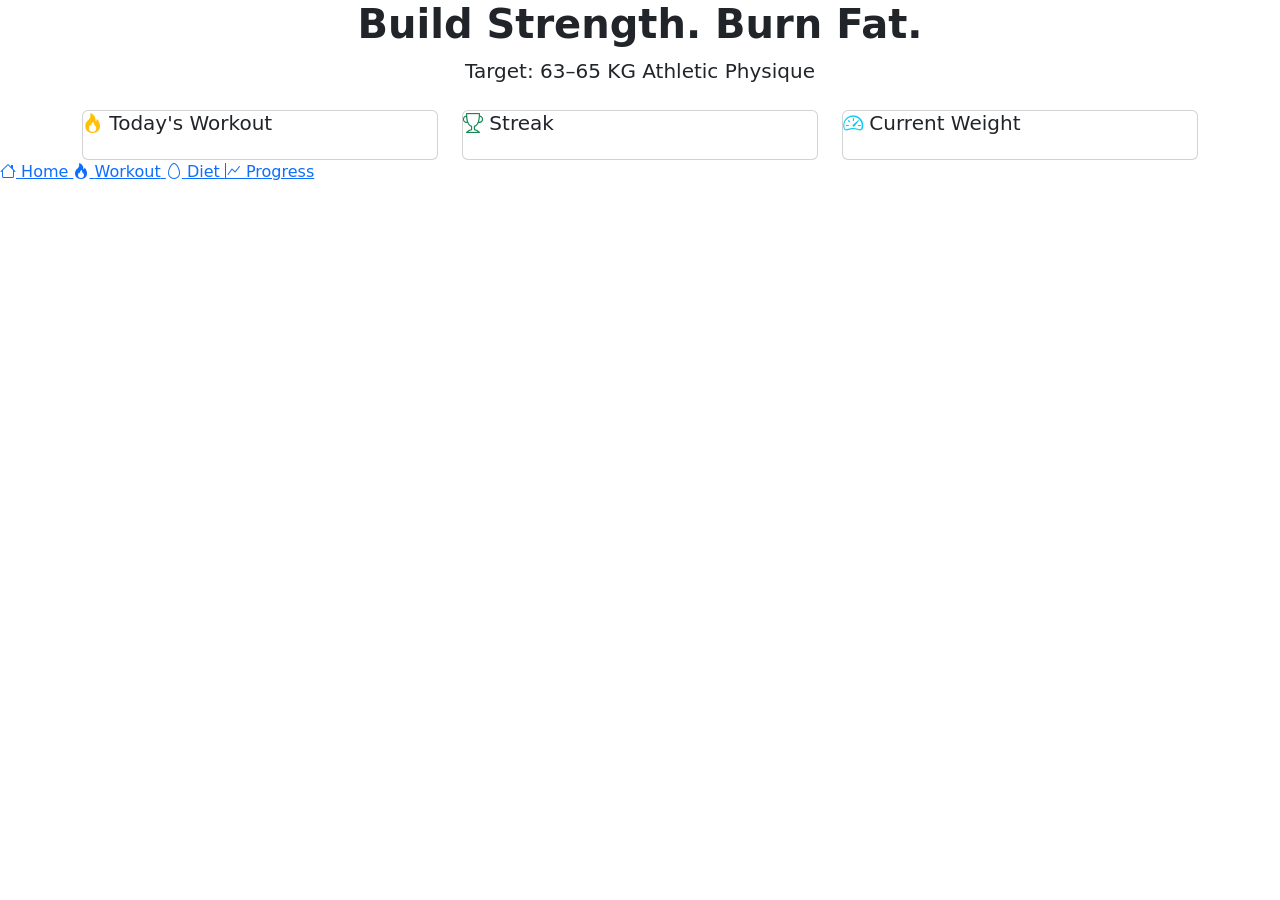
==== index.html @ 2e7a0299 "Add files via upload" ====
<!DOCTYPE html>
<html lang="en">

<head>
    <meta charset="UTF-8">
    <title>Project 63 - Dashboard</title>

    <meta name="viewport" content="width=device-width, initial-scale=1.0">

    <link href="https://cdn.jsdelivr.net/npm/bootstrap@5.3.2/dist/css/bootstrap.min.css" rel="stylesheet">
    <link href="https://cdn.jsdelivr.net/npm/bootstrap-icons@1.11.1/font/bootstrap-icons.css" rel="stylesheet">

    <link rel="manifest" href="manifest.json">
    <meta name="theme-color" content="#000000">
    <link rel="apple-touch-icon" href="icon.png">

    <link rel="stylesheet" href="./css/style.css">
</head>

<body>

    <!-- HERO -->
    <section class="hero">
        <div class="container text-center">
            <h1 class="fw-bold display-6">Build Strength. Burn Fat.</h1>
            <p class="lead mb-0">Target: 63–65 KG Athletic Physique</p>
        </div>
    </section>

    <!-- DASHBOARD CARDS -->
    <div class="container mt-4">

        <div class="row g-4">

            <div class="col-12 col-md-4">
                <div class="card">
                    <h5><i class="bi bi-fire text-warning"></i> Today's Workout</h5>
                    <p id="todayWorkout"></p>
                </div>
            </div>

            <div class="col-12 col-md-4">
                <div class="card">
                    <h5><i class="bi bi-trophy text-success"></i> Streak</h5>
                    <p id="streakCount"></p>
                </div>
            </div>

            <div class="col-12 col-md-4">
                <div class="card">
                    <h5><i class="bi bi-speedometer2 text-info"></i> Current Weight</h5>
                    <p id="currentWeight"></p>
                </div>
            </div>

        </div>

    </div>

    <script src="app.js"></script>

    <!-- BOTTOM NAV -->
    <nav class="bottom-nav">
        <a href="index.html">
            <i class="bi bi-house"></i>
            <span>Home</span>
        </a>
        <a href="workout.html">
            <i class="bi bi-fire"></i>
            <span>Workout</span>
        </a>
        <a href="diet.html">
            <i class="bi bi-egg"></i>
            <span>Diet</span>
        </a>
        <a href="progress.html">
            <i class="bi bi-graph-up"></i>
            <span>Progress</span>
        </a>
    </nav>

</body>

</html>
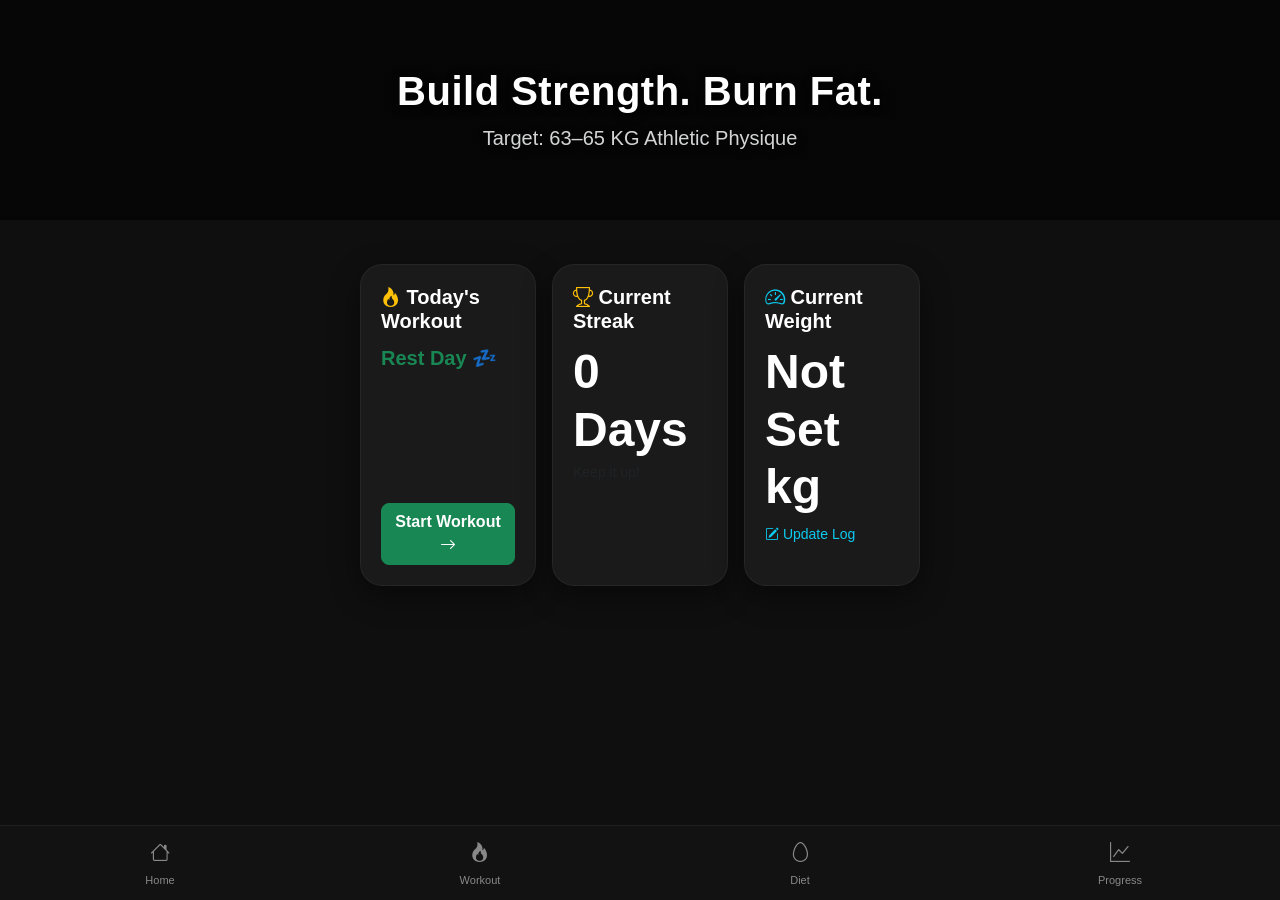
==== commit ae2a7e96: "Update index.html" ====
--- a/index.html
+++ b/index.html
@@ -11,45 +11,49 @@
     <link href="https://cdn.jsdelivr.net/npm/bootstrap-icons@1.11.1/font/bootstrap-icons.css" rel="stylesheet">
 
     <link rel="manifest" href="manifest.json">
-    <meta name="theme-color" content="#000000">
-    <link rel="apple-touch-icon" href="icon.png">
+    <meta name="theme-color" content="#0f0f0f"> <link rel="apple-touch-icon" href="icon.png">
 
     <link rel="stylesheet" href="./css/style.css">
 </head>
 
 <body>
 
-    <!-- HERO -->
     <section class="hero">
         <div class="container text-center">
-            <h1 class="fw-bold display-6">Build Strength. Burn Fat.</h1>
-            <p class="lead mb-0">Target: 63–65 KG Athletic Physique</p>
+            <h1 class="fw-bold display-6 text-white text-shadow">Build Strength. Burn Fat.</h1>
+            <p class="lead mb-0 text-light text-shadow">Target: 63–65 KG Athletic Physique</p>
         </div>
     </section>
 
-    <!-- DASHBOARD CARDS -->
     <div class="container mt-4">
 
-        <div class="row g-4">
-
-            <div class="col-12 col-md-4">
-                <div class="card">
-                    <h5><i class="bi bi-fire text-warning"></i> Today's Workout</h5>
-                    <p id="todayWorkout"></p>
+        <div class="row g-3"> <div class="col-12 col-md-4">
+                <div class="card h-100 d-flex flex-column justify-content-between">
+                    <div>
+                        <h5><i class="bi bi-fire text-warning"></i> Today's Workout</h5>
+                        <p id="todayWorkout" class="mb-3 fs-5 fw-semibold text-success"></p>
+                    </div>
+                    <a href="workout.html" class="btn btn-success w-100 rounded-3 fw-bold">
+                        Start Workout <i class="bi bi-arrow-right"></i>
+                    </a>
                 </div>
             </div>
 
             <div class="col-12 col-md-4">
-                <div class="card">
-                    <h5><i class="bi bi-trophy text-success"></i> Streak</h5>
-                    <p id="streakCount"></p>
+                <div class="card h-100">
+                    <h5><i class="bi bi-trophy text-warning"></i> Current Streak</h5>
+                    <h2 id="streakCount" class="display-5 fw-bold mb-0">0 Days</h2>
+                    <p class="text-muted small mt-1">Keep it up!</p>
                 </div>
             </div>
 
             <div class="col-12 col-md-4">
-                <div class="card">
+                <div class="card h-100">
                     <h5><i class="bi bi-speedometer2 text-info"></i> Current Weight</h5>
-                    <p id="currentWeight"></p>
+                    <h2 id="currentWeight" class="display-5 fw-bold mb-0">-- kg</h2>
+                    <a href="progress.html" class="text-info small text-decoration-none mt-2 d-inline-block">
+                        <i class="bi bi-pencil-square"></i> Update Log
+                    </a>
                 </div>
             </div>
 
@@ -57,9 +61,8 @@
 
     </div>
 
-    <script src="app.js"></script>
+    <script src="./js/app.js"></script>
 
-    <!-- BOTTOM NAV -->
     <nav class="bottom-nav">
         <a href="index.html">
             <i class="bi bi-house"></i>
@@ -81,4 +84,4 @@
 
 </body>
 
-</html>+</html>
--- a/css/style.css
+++ b/css/style.css
@@ -0,0 +1,163 @@
+/* ================= GLOBAL ================= */
+* {
+    box-sizing: border-box;
+}
+html,
+body {
+    background-color: #0f0f0f !important;
+    color: #ffffff !important;
+}
+
+body {
+    background-color: #fff;
+    color: #212529;
+    font-family:
+        "Segoe UI",
+        -apple-system,
+        BlinkMacSystemFont,
+        sans-serif;
+    margin: 0;
+    padding-bottom: 100px; /* space for bottom nav */
+    -webkit-font-smoothing: antialiased;
+}
+
+/* ================= HERO ================= */
+.hero {
+    height: 220px;
+    background:
+        linear-gradient(rgba(0, 0, 0, 0.65), rgba(0, 0, 0, 0.65)),
+        url("https://images.unsplash.com/photo-1517836357463-d25dfeac3438") center/cover;
+    display: flex;
+    align-items: center;
+    justify-content: center;
+    flex-direction: column;
+    text-align: center;
+    text-shadow: 2px 2px 10px rgba(0, 0, 0, 0.8);
+}
+
+.hero h1 {
+    font-weight: 700;
+    letter-spacing: 0.5px;
+}
+
+.hero p {
+    opacity: 0.85;
+}
+
+/* ================= CONTAINER ================= */
+.container {
+    max-width: 600px;
+    margin: 20px auto;
+    padding: 20px;
+}
+
+/* ================= CARD ================= */
+.card {
+    background: #1a1a1a !important;
+    color: #ffffff !important;
+    border-radius: 22px;
+    padding: 20px;
+    margin-bottom: 20px;
+    border: 1px solid rgba(255, 255, 255, 0.05);
+    box-shadow: 0 10px 30px rgba(0, 0, 0, 0.45);
+    transition: all 0.25s ease;
+}
+
+.card:hover {
+    transform: translateY(-4px);
+    box-shadow: 0 14px 35px rgba(0, 0, 0, 0.6);
+}
+
+.card h5 {
+    font-weight: 600;
+    margin-bottom: 10px;
+}
+
+/* ================= BUTTON ================= */
+button {
+    margin-top: 10px;
+    padding: 12px 18px;
+    background: linear-gradient(135deg, #00c853, #00e676);
+    border: none;
+    border-radius: 14px;
+    color: white;
+    cursor: pointer;
+    font-weight: 600;
+    transition: all 0.2s ease;
+}
+
+button:hover {
+    transform: scale(1.04);
+    box-shadow: 0 5px 15px rgba(0, 255, 149, 0.4);
+}
+
+/* ================= INPUT ================= */
+input {
+    width: 100%;
+    padding: 12px;
+    margin-top: 6px;
+    background: #2a2a2a;
+    border: 1px solid transparent;
+    border-radius: 12px;
+    color: white;
+    transition: 0.2s;
+}
+
+input:focus {
+    border: 1px solid #00ff95;
+    outline: none;
+    background: #2f2f2f;
+}
+
+/* ================= BOTTOM NAV ================= */
+.bottom-nav {
+    position: fixed;
+    bottom: 0;
+    width: 100%;
+    background: #121212;
+    display: flex;
+    justify-content: space-around;
+    padding: 12px 0 calc(12px + env(safe-area-inset-bottom));
+    border-top: 1px solid rgba(255, 255, 255, 0.05);
+    backdrop-filter: blur(10px);
+    z-index: 1000;
+}
+
+.bottom-nav a {
+    color: #888;
+    text-decoration: none;
+    font-size: 11px;
+    text-align: center;
+    flex: 1;
+    transition: 0.2s ease;
+}
+
+.bottom-nav i {
+    display: block;
+    font-size: 20px;
+    margin-bottom: 4px;
+    transition: 0.2s ease;
+}
+
+.bottom-nav a.active {
+    color: #00ff95;
+}
+
+.bottom-nav a.active i {
+    transform: scale(1.1);
+}
+
+.bottom-nav a:hover {
+    color: #00ff95;
+}
+
+/* ================= SMALL SCREEN POLISH ================= */
+@media (max-width: 576px) {
+    .hero {
+        height: 190px;
+    }
+
+    .card {
+        padding: 18px;
+    }
+}
